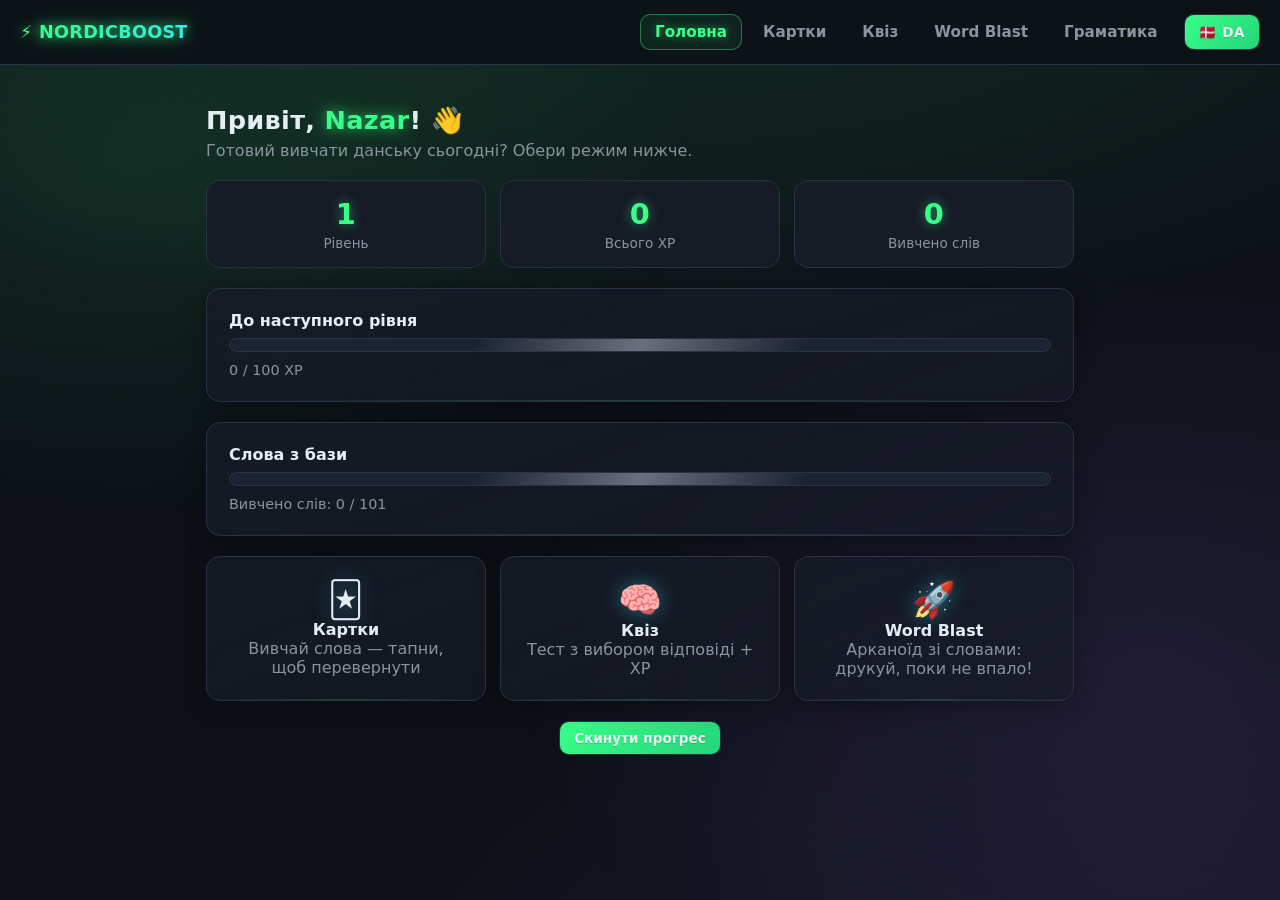
==== index.html @ d6170a17 "Add grammar reference page with sidebar menu: articles, definite form, plural, present -r, past tens" ====
<!DOCTYPE html>
<html lang="uk">
<head>
  <meta charset="UTF-8">
  <meta name="viewport" content="width=device-width, initial-scale=1.0">
  <title>NordicBoost — Головна</title>
  <link rel="stylesheet" href="style.css?v=4">
</head>
<body>

<nav class="nav">
  <span class="nav__brand">⚡ NORDICBOOST</span>
  <div class="nav__links">
    <a href="index.html" class="active" data-i18n="nav.home">Головна</a>
    <a href="flashcards.html" data-i18n="nav.cards">Картки</a>
    <a href="quiz.html" data-i18n="nav.quiz">Квіз</a>
    <a href="blast.html" data-i18n="nav.blast">Word Blast</a>
    <a href="grammar.html" data-i18n="nav.grammar">Граматика</a>
    <button class="btn btn--ghost btn--small" data-lang-toggle onclick="toggleLang()">🇩🇰 DA</button>
  </div>
</nav>

<main class="container">

  <!-- Привітання -->
  <h1 class="page-title"><span data-i18n="dash.hello">Привіт</span>, <span class="neon-name">Nazar</span>! 👋</h1>
  <p class="page-sub" data-i18n="dash.ready">Готовий вивчати данську сьогодні? Обери режим нижче.</p>

  <!-- Статистика -->
  <div class="stat-grid">
    <div class="stat">
      <div class="stat__value" id="statLevel">1</div>
      <div class="stat__label" data-i18n="dash.level">Рівень</div>
    </div>
    <div class="stat">
      <div class="stat__value" id="statXP">0</div>
      <div class="stat__label" data-i18n="dash.xp">Всього XP</div>
    </div>
    <div class="stat">
      <div class="stat__value" id="statLearned">0</div>
      <div class="stat__label" data-i18n="dash.learned">Вивчено слів</div>
    </div>
  </div>

  <!-- Прогрес-бар рівня -->
  <div class="card mb-2">
    <strong data-i18n="dash.nextlevel">До наступного рівня</strong>
    <div class="progress"><div class="progress__fill" id="xpBar"></div></div>
    <span class="progress-text" id="xpBarText">0 / 100 XP</span>
  </div>

  <!-- Прогрес-бар слів -->
  <div class="card mb-2">
    <strong data-i18n="dash.wordsdb">Слова з бази</strong>
    <div class="progress"><div class="progress__fill progress__fill--pink" id="wordsBar"></div></div>
    <span class="progress-text" id="wordsBarText">—</span>
  </div>

  <!-- Навігація до режимів -->
  <div class="stat-grid">
    <a class="card center mode-card" href="flashcards.html">
      <div class="mode-icon">🃏</div>
      <strong data-i18n="dash.cards_title">Картки</strong>
      <p class="muted" data-i18n="dash.cards_desc">Вивчай слова — тапни, щоб перевернути</p>
    </a>
    <a class="card center mode-card" href="quiz.html">
      <div class="mode-icon">🧠</div>
      <strong data-i18n="dash.quiz_title">Квіз</strong>
      <p class="muted" data-i18n="dash.quiz_desc">Тест з вибором відповіді + XP</p>
    </a>
    <a class="card center mode-card" href="blast.html">
      <div class="mode-icon">🚀</div>
      <strong data-i18n="dash.blast_title">Word Blast</strong>
      <p class="muted" data-i18n="dash.blast_desc">Арканоїд зі словами: друкуй, поки не впало!</p>
    </a>
  </div>

  <!-- Скидання прогресу -->
  <div class="center mt-2">
    <button class="btn btn--ghost btn--small" id="btnReset" data-i18n="dash.reset">Скинути прогрес</button>
  </div>

</main>

<script src="data.js?v=4"></script>
<script src="core.js?v=4"></script>
<script>
/* Оновлює всі числа/бари на дашборді на основі localStorage */
function refreshDashboard() {
  document.getElementById("statLevel").textContent   = getLevel();
  document.getElementById("statXP").textContent      = loadProgress().totalXP;
  document.getElementById("statLearned").textContent = getLearnedCount();

  const xpInLevel = getLevelProgress();
  document.getElementById("xpBar").style.width = (xpInLevel / CONFIG.XP_PER_LEVEL * 100) + "%";
  document.getElementById("xpBarText").textContent = xpInLevel + " / " + CONFIG.XP_PER_LEVEL + " XP";

  const learned = getLearnedCount();
  document.getElementById("wordsBar").style.width = (learned / TOTAL_WORDS * 100) + "%";
  document.getElementById("wordsBarText").textContent = t("dash.learnedwords") + learned + " / " + TOTAL_WORDS;
}

const t = key => I18N[getLang()][key];

document.getElementById("btnReset").addEventListener("click", () => {
  if (confirm(t("dash.reset_confirm"))) {
    resetProgress();
    refreshDashboard();
  }
});

applyI18n();
refreshDashboard();
</script>
</body>
</html>
---- style.css ----
/* =========================================================
   style.css — спільний стиль усього застосунку
   Тема: темний режим + неонові акценти, «геймерський» вигляд
   ========================================================= */

:root {
  /* Палітра — легко змінити під свій смак */
  --bg:        #0d1117;
  --bg-card:   #161b26;
  --bg-input:  #1c2333;
  --border:    #2a3245;
  --text:      #e6edf3;
  --text-dim:  #8b949e;

  --neon-green:  #39ff88;   /* основний акцент */
  --neon-cyan:   #35e6ff;
  --neon-pink:   #ff3ea5;
  --neon-purple: #a06bff;
  --neon-yellow: #ffd93d;

  --danger:    #ff4757;
  --success:   #39ff88;

  --radius:    14px;
  --font:      "Segoe UI", system-ui, -apple-system, Roboto, sans-serif;
}

* { margin: 0; padding: 0; box-sizing: border-box; }

body {
  font-family: var(--font);
  background: var(--bg);
  color: var(--text);
  min-height: 100vh;
  /* легке неонове «сяйво» зверху сторінки */
  background-image: radial-gradient(ellipse 80% 50% at 50% -10%, rgba(57,255,136,.12), transparent),
                    radial-gradient(ellipse 60% 40% at 90% 110%, rgba(160,107,255,.10), transparent);
}

a { color: var(--neon-cyan); text-decoration: none; }
button { font-family: inherit; }

.container { max-width: 900px; margin: 0 auto; padding: 16px; }

/* ---------------- НАВІГАЦІЯ ---------------- */
.nav {
  display: flex; flex-wrap: wrap; align-items: center; justify-content: space-between;
  gap: 8px;
  padding: 14px 20px;
  background: rgba(13,17,23,.9);
  border-bottom: 1px solid var(--border);
  position: sticky; top: 0; z-index: 50;
  backdrop-filter: blur(8px);
}
.nav__brand {
  font-weight: 800; font-size: 1.1rem; letter-spacing: .5px;
  color: var(--neon-green);
  text-shadow: 0 0 12px rgba(57,255,136,.6);
}
.nav__links { display: flex; flex-wrap: wrap; gap: 6px; }
.nav__links a {
  padding: 8px 14px; border-radius: 10px;
  color: var(--text-dim); font-weight: 600; font-size: .95rem;
  border: 1px solid transparent;
  transition: all .15s ease;
}
.nav__links a:hover { color: var(--text); border-color: var(--border); background: var(--bg-card); }
.nav__links a.active {
  color: var(--neon-green);
  border-color: rgba(57,255,136,.4);
  background: rgba(57,255,136,.08);
  text-shadow: 0 0 10px rgba(57,255,136,.5);
}

/* ---------------- КАРТКИ / ПАНЕЛІ ---------------- */
.card {
  background: var(--bg-card);
  border: 1px solid var(--border);
  border-radius: var(--radius);
  padding: 22px;
  box-shadow: 0 4px 24px rgba(0,0,0,.35);
}

/* ---------------- КНОПКИ ---------------- */
.btn {
  display: inline-block; cursor: pointer;
  padding: 12px 22px; border-radius: 12px;
  border: none; font-weight: 700; font-size: 1rem;
  color: #0d1117;
  background: var(--neon-green);
  box-shadow: 0 0 18px rgba(57,255,136,.45);
  transition: transform .1s ease, box-shadow .15s ease;
}
.btn:hover  { transform: translateY(-2px); box-shadow: 0 0 26px rgba(57,255,136,.7); }
.btn:active { transform: translateY(0); }

.btn--ghost {
  background: transparent; color: var(--text);
  border: 1px solid var(--border); box-shadow: none;
}
.btn--ghost:hover { border-color: var(--neon-cyan); color: var(--neon-cyan); box-shadow: 0 0 14px rgba(53,230,255,.25); }

.btn--danger { background: var(--danger); box-shadow: 0 0 18px rgba(255,71,87,.4); }

.btn--small { padding: 8px 14px; font-size: .85rem; border-radius: 10px; }

/* ---------------- ЗАГОЛОВКИ ---------------- */
.page-title { font-size: 1.6rem; margin: 24px 0 6px; }
.page-sub   { color: var(--text-dim); margin-bottom: 20px; }

/* ---------------- СТАТИСТИКА / HUD ---------------- */
.stat-grid { display: grid; grid-template-columns: repeat(auto-fit,minmax(160px,1fr)); gap: 14px; margin-bottom: 20px; }
.stat {
  background: var(--bg-card); border: 1px solid var(--border);
  border-radius: var(--radius); padding: 16px; text-align: center;
}
.stat__value { font-size: 1.8rem; font-weight: 800; color: var(--neon-green); text-shadow: 0 0 12px rgba(57,255,136,.5); }
.stat__label { color: var(--text-dim); font-size: .85rem; margin-top: 4px; }

/* ---------------- ПРОГРЕС-БАРИ ---------------- */
.progress { background: var(--bg-input); border-radius: 999px; height: 14px; overflow: hidden; margin: 8px 0; border: 1px solid var(--border); }
.progress__fill {
  height: 100%; width: 0%;
  background: linear-gradient(90deg, var(--neon-green), var(--neon-cyan));
  box-shadow: 0 0 12px rgba(57,255,136,.6);
  border-radius: 999px;
  transition: width .4s ease;
}
.progress__fill--pink { background: linear-gradient(90deg, var(--neon-pink), var(--neon-purple)); box-shadow: 0 0 12px rgba(255,62,165,.6); }

.progress-text { color: var(--text-dim); font-size: .9rem; }

/* ---------------- МОДАЛЬНІ ПОВІДОМЛЕННЯ (результати гри) ---------------- */
.modal-overlay {
  position: fixed; inset: 0; z-index: 100;
  background: rgba(0,0,0,.7); backdrop-filter: blur(4px);
  display: none; align-items: center; justify-content: center; padding: 16px;
}
.modal-overlay.open { display: flex; }
.modal {
  background: var(--bg-card); border: 1px solid var(--border);
  border-radius: var(--radius); padding: 30px; text-align: center;
  max-width: 420px; width: 100%;
  box-shadow: 0 0 40px rgba(57,255,136,.2);
}
.modal h2 { margin-bottom: 10px; }

/* ---------------- FLASHCARDS ---------------- */
.flashcard {
  perspective: 1200px; cursor: pointer;
  height: 260px; max-width: 480px; margin: 20px auto;
}
.flashcard__inner {
  position: relative; width: 100%; height: 100%;
  transform-style: preserve-3d;
  transition: transform .5s ease;
}
.flashcard.flipped .flashcard__inner { transform: rotateY(180deg); }
.flashcard__face {
  position: absolute; inset: 0;
  display: flex; flex-direction: column; align-items: center; justify-content: center;
  gap: 14px; padding: 20px; text-align: center;
  border-radius: var(--radius);
  backface-visibility: hidden;
  -webkit-backface-visibility: hidden;
}
.flashcard__face--front {
  background: var(--bg-card); border: 1px solid var(--neon-cyan);
  box-shadow: 0 0 24px rgba(53,230,255,.25);
}
.flashcard__face--back {
  background: var(--bg-card); border: 1px solid var(--neon-pink);
  box-shadow: 0 0 24px rgba(255,62,165,.25);
  transform: rotateY(180deg);
}
.flashcard__word { font-size: 2rem; font-weight: 800; }
.flashcard__hint { color: var(--text-dim); font-size: .85rem; }
.flashcard__mastery { font-size: .8rem; color: var(--neon-yellow); }

.flash-controls { display: flex; flex-wrap: wrap; gap: 10px; justify-content: center; margin-top: 18px; }

/* ---------------- КВІЗ ---------------- */
.quiz-options { display: grid; gap: 12px; margin-top: 20px; }
.quiz-option {
  padding: 16px; border-radius: 12px; cursor: pointer;
  background: var(--bg-input); border: 1px solid var(--border);
  color: var(--text); font-size: 1.05rem; font-weight: 600;
  text-align: left; transition: all .15s ease;
}
.quiz-option:hover:not(:disabled) { border-color: var(--neon-cyan); box-shadow: 0 0 12px rgba(53,230,255,.3); }
.quiz-option.correct { border-color: var(--success); background: rgba(57,255,136,.12); box-shadow: 0 0 14px rgba(57,255,136,.4); }
.quiz-option.wrong   { border-color: var(--danger);  background: rgba(255,71,87,.12); }

.quiz-feedback { margin-top: 14px; font-weight: 700; min-height: 1.4em; }
.quiz-feedback.ok  { color: var(--success); text-shadow: 0 0 10px rgba(57,255,136,.5); }
.quiz-feedback.bad { color: var(--danger); }

/* ---------------- BLAST (гра) ---------------- */
.blast-wrap { position: relative; }
#blastCanvas {
  display: block; width: 100%; height: 440px;
  background: #070a10;
  border: 1px solid var(--border);
  border-radius: var(--radius);
  box-shadow: 0 0 24px rgba(53,230,255,.15) inset;
}
.blast-hud {
  display: flex; flex-wrap: wrap; gap: 10px; justify-content: space-between;
  align-items: center; margin-bottom: 12px;
}
.blast-hud .pill {
  background: var(--bg-card); border: 1px solid var(--border);
  padding: 8px 16px; border-radius: 999px; font-weight: 700;
}
#blastInput {
  width: 100%; margin-top: 12px;
  padding: 14px 18px; font-size: 1.1rem;
  background: var(--bg-input); color: var(--text);
  border: 1px solid var(--border); border-radius: 12px; outline: none;
}
#blastInput:focus { border-color: var(--neon-green); box-shadow: 0 0 14px rgba(57,255,136,.3); }

/* ---------------- РІЗНЕ ---------------- */
.muted { color: var(--text-dim); }
.center { text-align: center; }
.mt-1 { margin-top: 10px; } .mt-2 { margin-top: 20px; }
.mb-2 { margin-bottom: 20px; }

/* ---------------- АДАПТИВНІСТЬ ---------------- */
@media (max-width: 600px) {
  .nav { padding: 10px 12px; }
  .nav__links a { padding: 6px 10px; font-size: .85rem; }
  .flashcard { height: 220px; }
  .flashcard__word { font-size: 1.5rem; }
  #blastCanvas { height: 340px; }
}

/* =========================================================
   ДИЗАЙН-ОБНОВЛЕННЯ (v2)
   ========================================================= */

/* Анимована «аврора» на тлі — два м'які неонові сяйва, що повільно дрейфують */
body::before {
  content: "";
  position: fixed;
  inset: -30%;
  z-index: -1;
  pointer-events: none;
  background:
    radial-gradient(ellipse 40% 35% at 25% 30%, rgba(57,255,136,.10), transparent 70%),
    radial-gradient(ellipse 45% 40% at 75% 65%, rgba(160,107,255,.12), transparent 70%);
  animation: aurora 18s ease-in-out infinite alternate;
}
@keyframes aurora {
  0%   { transform: translate(0, 0) scale(1); }
  50%  { transform: translate(4%, -3%) scale(1.08); }
  100% { transform: translate(-3%, 4%) scale(1.04); }
}
@media (prefers-reduced-motion: reduce) {
  body::before { animation: none; }
}

/* Скляні картки: напівпрозорі, з неоновою підсвіткою знизу */
.card {
  background: linear-gradient(160deg, rgba(22,27,38,.85), rgba(22,27,38,.65));
  backdrop-filter: blur(6px);
  position: relative;
  overflow: hidden;
}
.card::after {
  content: "";
  position: absolute; left: 0; right: 0; bottom: 0; height: 1px;
  background: linear-gradient(90deg, transparent, rgba(57,255,136,.35), transparent);
  opacity: .6;
}

/* Ім'я на дашборді — неонова підсвітка */
.neon-name {
  color: var(--neon-green);
  text-shadow: 0 0 14px rgba(57,255,136,.7), 0 0 40px rgba(57,255,136,.3);
}

/* Картки режимів на дашборді: іконка + підйом при наведенні */
.mode-card {
  transition: transform .18s ease, border-color .18s ease, box-shadow .18s ease;
  text-decoration: none;
  color: var(--text);
}
.mode-card:hover {
  transform: translateY(-4px);
  border-color: rgba(57,255,136,.45);
  box-shadow: 0 8px 30px rgba(57,255,136,.15), 0 4px 24px rgba(0,0,0,.35);
}
.mode-icon {
  font-size: 2.2rem;
  filter: drop-shadow(0 0 10px rgba(53,230,255,.4));
}

/* Питання квізу — акцентний */
.question-word {
  font-size: 1.8rem;
  color: var(--neon-yellow);
  text-shadow: 0 0 14px rgba(255,217,61,.35);
  margin-bottom: 6px;
}

/* Великі кнопки «Знаю» / «Не знаю» (Tinder-стиль) */
.btn--big {
  padding: 16px 34px;
  font-size: 1.15rem;
  border-radius: 16px;
}
.btn--danger {
  background: var(--danger);
  box-shadow: 0 0 18px rgba(255,71,87,.45);
}
.btn--danger:hover { box-shadow: 0 0 30px rgba(255,71,87,.75); }

/* Пілюлі-рахівники (лічильник карток, HUD гри) */
.pill {
  background: var(--bg-card);
  border: 1px solid var(--border);
  padding: 8px 16px;
  border-radius: 999px;
  font-weight: 700;
}

/* Статистика з легким «диханням» неону */
.stat__value {
  animation: breathe 3s ease-in-out infinite alternate;
}
@keyframes breathe {
  from { text-shadow: 0 0 8px rgba(57,255,136,.35); }
  to   { text-shadow: 0 0 18px rgba(57,255,136,.65); }
}
@media (prefers-reduced-motion: reduce) {
  .stat__value { animation: none; }
}

/* Кнопка перемикання мови в навбарі */
.nav [data-lang-toggle] {
  margin-left: 6px;
  font-weight: 800;
  letter-spacing: .5px;
}

/* Адаптив: великі кнопки оцінки не розлазяться на мобільному */
@media (max-width: 600px) {
  .btn--big { padding: 14px 22px; font-size: 1rem; flex: 1; }
  .flash-controls { gap: 8px; }
}

/* =========================================================
   UI-POLISH v3 — typography, toasts, floating XP, details
   ========================================================= */

.page-title, .nav__brand, .stat__value, .flashcard__word, .question-word, .modal h2 {
  font-family: "Bahnschrift", "Segoe UI Semibold", "Segoe UI", system-ui, sans-serif;
  letter-spacing: .3px;
}

.nav__brand {
  background: linear-gradient(90deg, var(--neon-green), var(--neon-cyan));
  -webkit-background-clip: text;
  background-clip: text;
  color: transparent;
  filter: drop-shadow(0 0 8px rgba(57,255,136,.35));
}

/* ===================== TOAST ===================== */
.toast {
  position: fixed;
  left: 50%;
  bottom: 28px;
  transform: translateX(-50%) translateY(16px);
  background: rgba(22,27,38,.95);
  border: 1px solid rgba(57,255,136,.5);
  color: var(--text);
  padding: 12px 22px;
  border-radius: 12px;
  font-weight: 700;
  font-size: .95rem;
  box-shadow: 0 0 24px rgba(57,255,136,.25), 0 8px 24px rgba(0,0,0,.4);
  opacity: 0;
  transition: opacity .3s ease, transform .3s ease;
  z-index: 200;
  pointer-events: none;
  max-width: 90vw;
  text-align: center;
}
.toast--show {
  opacity: 1;
  transform: translateX(-50%) translateY(0);
}
.toast--error {
  border-color: rgba(255,71,87,.5);
  box-shadow: 0 0 24px rgba(255,71,87,.25), 0 8px 24px rgba(0,0,0,.4);
}

/* ===================== FLOATING XP ===================== */
.xp-float {
  position: fixed;
  color: var(--neon-green);
  font-weight: 900;
  font-size: 1.25rem;
  text-shadow: 0 0 12px rgba(57,255,136,.7);
  pointer-events: none;
  z-index: 150;
  animation: xpFloat 1.1s ease-out forwards;
  transform: translate(-50%, 0);
}
@keyframes xpFloat {
  0%   { opacity: 0; transform: translate(-50%, 8px) scale(.8); }
  15%  { opacity: 1; transform: translate(-50%, 0) scale(1.1); }
  100% { opacity: 0; transform: translate(-50%, -52px) scale(1); }
}
@media (prefers-reduced-motion: reduce) {
  .xp-float { animation-duration: .4s; }
}

/* ===================== BUTTONS ===================== */
.btn {
  background: linear-gradient(135deg, #39ff88, #24d47a);
  text-shadow: 0 1px 0 rgba(0,0,0,.15);
}
.btn:active { transform: translateY(1px) scale(.98); }

/* ===================== MODE CARDS: icon tilt ===================== */
.mode-card { will-change: transform; }
.mode-icon { transition: transform .22s ease; }
.mode-card:hover .mode-icon {
  transform: scale(1.18) rotate(-4deg);
}

/* ===================== FLASHCARD springy flip ===================== */
.flashcard__inner { transition: transform .55s cubic-bezier(.34,1.4,.44,1); }

/* ===================== QUIZ OPTIONS: number badge ===================== */
.quiz-option {
  position: relative;
  padding-left: 56px;
  overflow: hidden;
  transition: all .15s ease;
}
.quiz-option::before {
  content: attr(data-n);
  position: absolute;
  left: 0; top: 0; bottom: 0;
  width: 42px;
  display: flex; align-items: center; justify-content: center;
  font-weight: 800;
  color: var(--text-dim);
  background: rgba(255,255,255,.04);
  border-right: 1px solid var(--border);
}
.quiz-option:hover:not(:disabled) { transform: translateX(4px); }

/* ===================== PROGRESS BARS: shimmer ===================== */
.progress { position: relative; }
.progress__fill::after {
  content: "";
  position: absolute; inset: 0;
  background: linear-gradient(110deg, transparent 30%, rgba(255,255,255,.35) 50%, transparent 70%);
  animation: shimmer 2.4s linear infinite;
}
@keyframes shimmer {
  from { transform: translateX(-100%); }
  to   { transform: translateX(100%); }
}
@media (prefers-reduced-motion: reduce) {
  .progress__fill::after { animation: none; }
}

/* ===================== MODAL pop ===================== */
.modal-overlay.open .modal {
  animation: modalPop .35s cubic-bezier(.34,1.5,.5,1);
}
@keyframes modalPop {
  from { transform: scale(.85); opacity: 0; }
  to   { transform: scale(1); opacity: 1; }
}

/* ===================== SCROLLBAR (WebKit) ===================== */
::-webkit-scrollbar { width: 10px; }
::-webkit-scrollbar-track { background: var(--bg); }
::-webkit-scrollbar-thumb {
  background: var(--bg-input);
  border-radius: 999px;
  border: 2px solid var(--bg);
}
::-webkit-scrollbar-thumb:hover { background: #2a3245; }

/* =========================================================
   GRAMMAR SIDE — бічне меню + контент
   ========================================================= */
.grammar-layout {
  display: grid;
  grid-template-columns: 240px 1fr;
  gap: 22px;
  align-items: start;
}

/* Бічне меню: липке, з власним скролом */
.grammar-side__inner {
  position: sticky;
  top: 80px;
  display: flex;
  flex-direction: column;
  gap: 4px;
  background: var(--bg-card);
  border: 1px solid var(--border);
  border-radius: var(--radius);
  padding: 12px;
  max-height: calc(100vh - 110px);
  overflow-y: auto;
}
.grammar-link {
  padding: 9px 12px;
  border-radius: 10px;
  color: var(--text-dim);
  font-size: .92rem;
  font-weight: 600;
  transition: all .15s ease;
}
.grammar-link:hover { color: var(--text); background: var(--bg-input); }
.grammar-link--active {
  color: var(--neon-green);
  background: rgba(57,255,136,.08);
  border-left: 3px solid var(--neon-green);
  text-shadow: 0 0 8px rgba(57,255,136,.4);
}

/* Секції граматики */
.grammar-section { margin-bottom: 18px; scroll-margin-top: 80px; }
.grammar-section h2 {
  font-size: 1.25rem;
  margin-bottom: 10px;
  color: var(--neon-cyan);
  text-shadow: 0 0 10px rgba(53,230,255,.3);
}
.grammar-section p { margin-bottom: 10px; line-height: 1.6; }

/* Таблиці прикладів */
.gram-table {
  width: 100%;
  border-collapse: collapse;
  margin: 12px 0;
  font-size: .95rem;
}
.gram-table th {
  text-align: left;
  color: var(--text-dim);
  font-size: .8rem;
  text-transform: uppercase;
  letter-spacing: .5px;
  padding: 8px 10px;
  border-bottom: 1px solid var(--border);
}
.gram-table td {
  padding: 9px 10px;
  border-bottom: 1px solid rgba(42,50,69,.5);
}
.gram-table tr:last-child td { border-bottom: none; }
.gram-table tr:hover td { background: rgba(53,230,255,.04); }

/* Мобільний: меню стає горизонтальною смугою зверху */
@media (max-width: 800px) {
  .grammar-layout { grid-template-columns: 1fr; }
  .grammar-side__inner {
    position: static;
    flex-direction: row;
    flex-wrap: wrap;
    max-height: none;
    overflow-x: auto;
  }
  .grammar-link { white-space: nowrap; font-size: .85rem; padding: 7px 10px; }
}
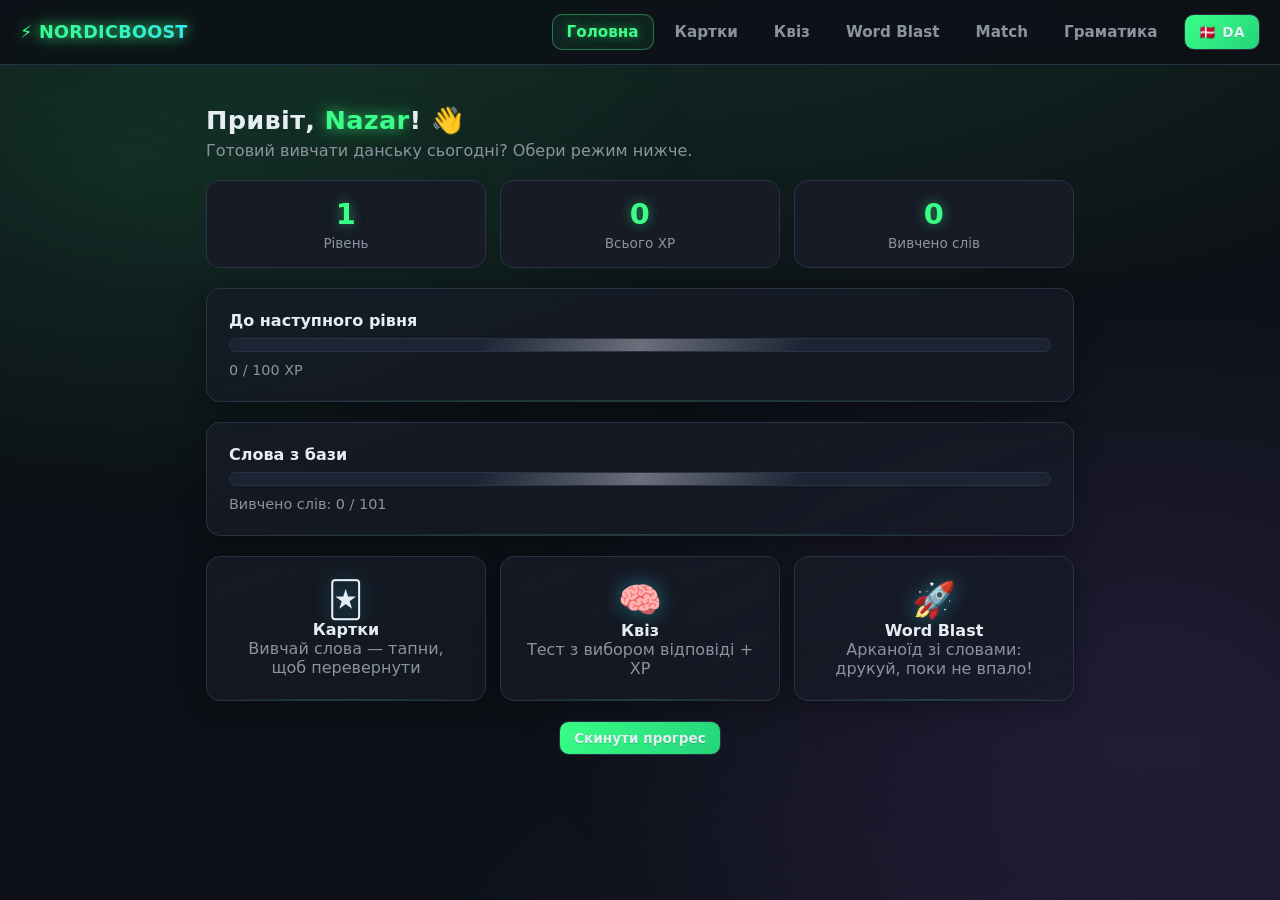
==== commit 0d520420: "Add Match pairs game: da+uk tile matching, 6 levels with decreasing time, bonus seconds, XP/mastery " ====
--- a/index.html
+++ b/index.html
@@ -4,7 +4,7 @@
   <meta charset="UTF-8">
   <meta name="viewport" content="width=device-width, initial-scale=1.0">
   <title>NordicBoost — Головна</title>
-  <link rel="stylesheet" href="style.css?v=4">
+  <link rel="stylesheet" href="style.css?v=6">
 </head>
 <body>
 
@@ -15,6 +15,7 @@
     <a href="flashcards.html" data-i18n="nav.cards">Картки</a>
     <a href="quiz.html" data-i18n="nav.quiz">Квіз</a>
     <a href="blast.html" data-i18n="nav.blast">Word Blast</a>
+    <a href="match.html" data-i18n="nav.match">Match</a>
     <a href="grammar.html" data-i18n="nav.grammar">Граматика</a>
     <button class="btn btn--ghost btn--small" data-lang-toggle onclick="toggleLang()">🇩🇰 DA</button>
   </div>
@@ -82,8 +83,8 @@
 
 </main>
 
-<script src="data.js?v=4"></script>
-<script src="core.js?v=4"></script>
+<script src="data.js?v=6"></script>
+<script src="core.js?v=6"></script>
 <script>
 /* Оновлює всі числа/бари на дашборді на основі localStorage */
 function refreshDashboard() {
--- a/style.css
+++ b/style.css
@@ -575,3 +575,61 @@
   }
   .grammar-link { white-space: nowrap; font-size: .85rem; padding: 7px 10px; }
 }
+
+/* =========================================================
+   MATCH — сітка плиток
+   ========================================================= */
+.match-grid {
+  display: grid;
+  grid-template-columns: repeat(auto-fill, minmax(150px, 1fr));
+  gap: 12px;
+  margin-top: 16px;
+  min-height: 200px;
+}
+.match-tile {
+  padding: 18px 12px;
+  border-radius: 12px;
+  background: var(--bg-card);
+  border: 1px solid var(--border);
+  color: var(--text);
+  font-size: 1rem;
+  font-weight: 700;
+  cursor: pointer;
+  transition: all .15s ease;
+  min-height: 76px;
+  text-align: center;
+}
+.match-tile:hover:not(.matched) {
+  border-color: var(--neon-cyan);
+  box-shadow: 0 0 12px rgba(53,230,255,.3);
+  transform: translateY(-2px);
+}
+.match-tile.selected {
+  border-color: var(--neon-green);
+  background: rgba(57,255,136,.10);
+  box-shadow: 0 0 16px rgba(57,255,136,.4);
+}
+.match-tile.wrong {
+  animation: tileShake .4s ease;
+  border-color: var(--danger);
+  background: rgba(255,71,87,.12);
+}
+.match-tile.matched {
+  border-color: rgba(57,255,136,.35);
+  background: rgba(57,255,136,.05);
+  color: var(--text-dim);
+  opacity: .35;
+  pointer-events: none;
+  transform: scale(.92);
+  transition: all .3s ease;
+}
+@keyframes tileShake {
+  0%, 100% { transform: translateX(0); }
+  25% { transform: translateX(-6px); }
+  75% { transform: translateX(6px); }
+}
+
+@media (max-width: 600px) {
+  .match-grid { grid-template-columns: repeat(auto-fill, minmax(110px, 1fr)); gap: 8px; }
+  .match-tile { min-height: 64px; font-size: .85rem; padding: 12px 8px; }
+}
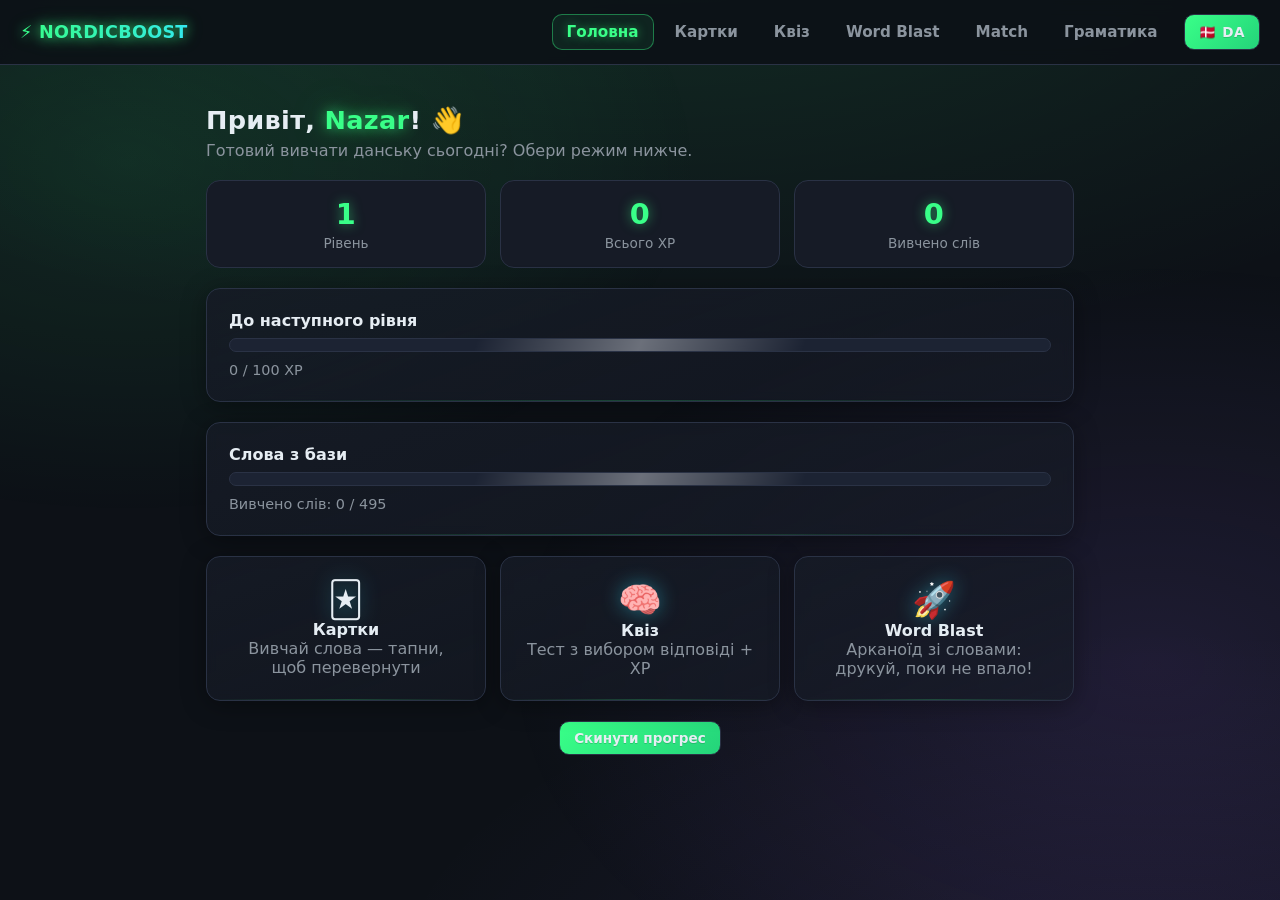
==== commit 0941f135: "Add word pack system: 495 words in 15 themed packs with pack selector on all game pages Co-authored-" ====
--- a/index.html
+++ b/index.html
@@ -4,7 +4,7 @@
   <meta charset="UTF-8">
   <meta name="viewport" content="width=device-width, initial-scale=1.0">
   <title>NordicBoost — Головна</title>
-  <link rel="stylesheet" href="style.css?v=6">
+  <link rel="stylesheet" href="style.css?v=7">
 </head>
 <body>
 
@@ -83,8 +83,8 @@
 
 </main>
 
-<script src="data.js?v=6"></script>
-<script src="core.js?v=6"></script>
+<script src="data.js?v=7"></script>
+<script src="core.js?v=7"></script>
 <script>
 /* Оновлює всі числа/бари на дашборді на основі localStorage */
 function refreshDashboard() {
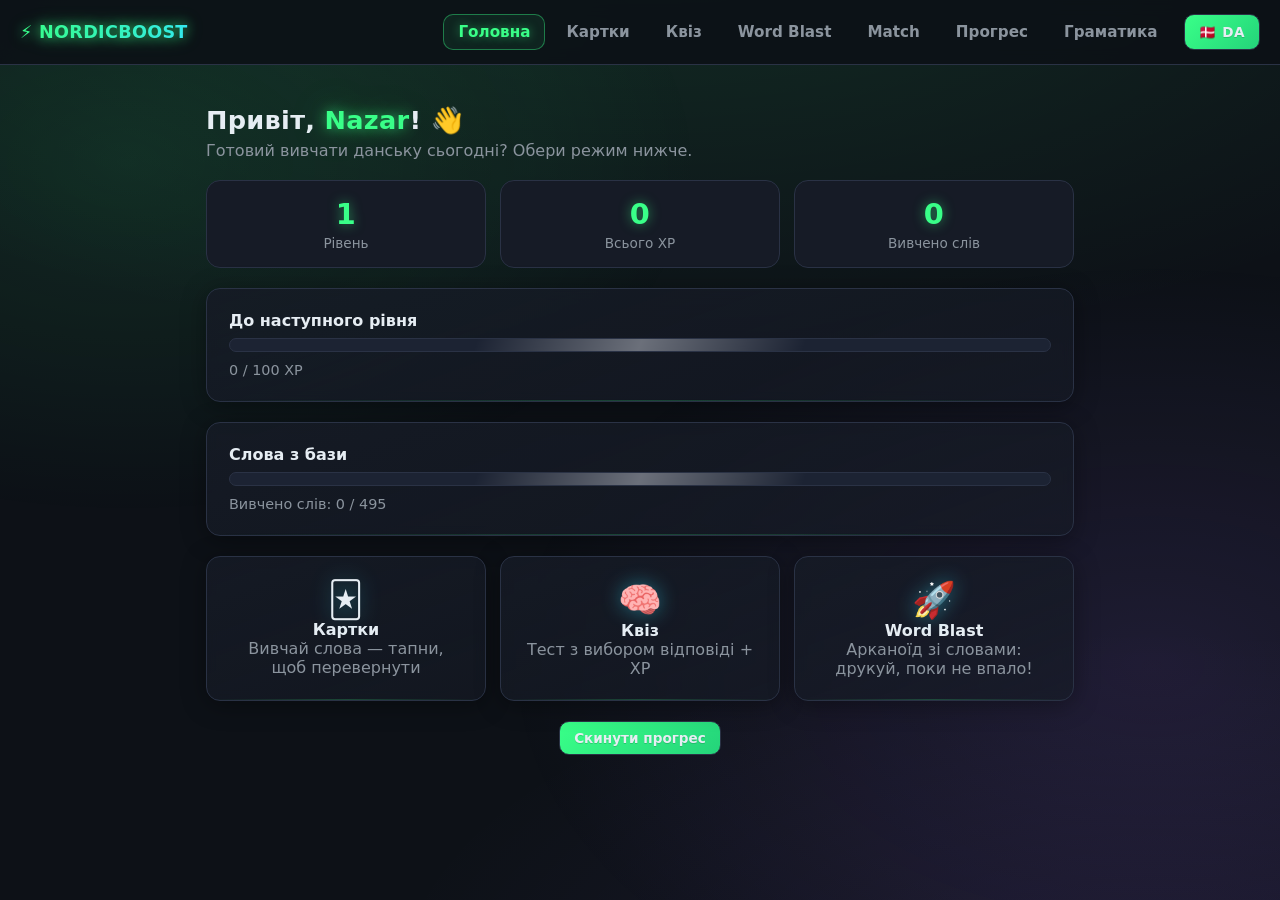
==== commit 64e6b735: "Add progress-by-category stats page; allow Know/Don't know rating without flipping card Co-authored-" ====
--- a/index.html
+++ b/index.html
@@ -4,7 +4,7 @@
   <meta charset="UTF-8">
   <meta name="viewport" content="width=device-width, initial-scale=1.0">
   <title>NordicBoost — Головна</title>
-  <link rel="stylesheet" href="style.css?v=7">
+  <link rel="stylesheet" href="style.css?v=8">
 </head>
 <body>
 
@@ -16,6 +16,7 @@
     <a href="quiz.html" data-i18n="nav.quiz">Квіз</a>
     <a href="blast.html" data-i18n="nav.blast">Word Blast</a>
     <a href="match.html" data-i18n="nav.match">Match</a>
+    <a href="stats.html" data-i18n="nav.stats">Прогрес</a>
     <a href="grammar.html" data-i18n="nav.grammar">Граматика</a>
     <button class="btn btn--ghost btn--small" data-lang-toggle onclick="toggleLang()">🇩🇰 DA</button>
   </div>
@@ -83,8 +84,8 @@
 
 </main>
 
-<script src="data.js?v=7"></script>
-<script src="core.js?v=7"></script>
+<script src="data.js?v=8"></script>
+<script src="core.js?v=8"></script>
 <script>
 /* Оновлює всі числа/бари на дашборді на основі localStorage */
 function refreshDashboard() {
--- a/style.css
+++ b/style.css
@@ -633,3 +633,35 @@
   .match-grid { grid-template-columns: repeat(auto-fill, minmax(110px, 1fr)); gap: 8px; }
   .match-tile { min-height: 64px; font-size: .85rem; padding: 12px 8px; }
 }
+
+/* ===== Сторінка прогресу (stats.html) ===== */
+.stats-row {
+  display: grid;
+  grid-template-columns: 1.2fr 0.5fr 1.3fr;
+  gap: 12px;
+  align-items: center;
+  padding: 12px 4px;
+  border-bottom: 1px solid var(--border, rgba(255,255,255,.08));
+}
+.stats-row--head {
+  font-size: .75rem;
+  text-transform: uppercase;
+  letter-spacing: .06em;
+  opacity: .6;
+  border-bottom: 1px solid var(--border, rgba(255,255,255,.15));
+}
+.stats-row:last-child { border-bottom: none; }
+.stats-row__name { font-weight: 600; }
+.stats-row__count { font-variant-numeric: tabular-nums; opacity: .85; white-space: nowrap; }
+.stats-row__bar { display: flex; align-items: center; gap: 10px; }
+.stats-row__bar .progress { flex: 1; }
+.stats-row__bar .pill { flex-shrink: 0; }
+
+.pill--ok   { background: rgba(57,255,136,.15);  color: #39ff88; border: 1px solid rgba(57,255,136,.4); }
+.pill--warn { background: rgba(255,77,109,.12);  color: #ff9db1; border: 1px solid rgba(255,77,109,.4); }
+
+@media (max-width: 640px) {
+  .stats-row { grid-template-columns: 1fr 1fr; grid-template-rows: auto auto; }
+  .stats-row--head { display: none; }
+  .stats-row__bar { grid-column: 1 / -1; }
+}
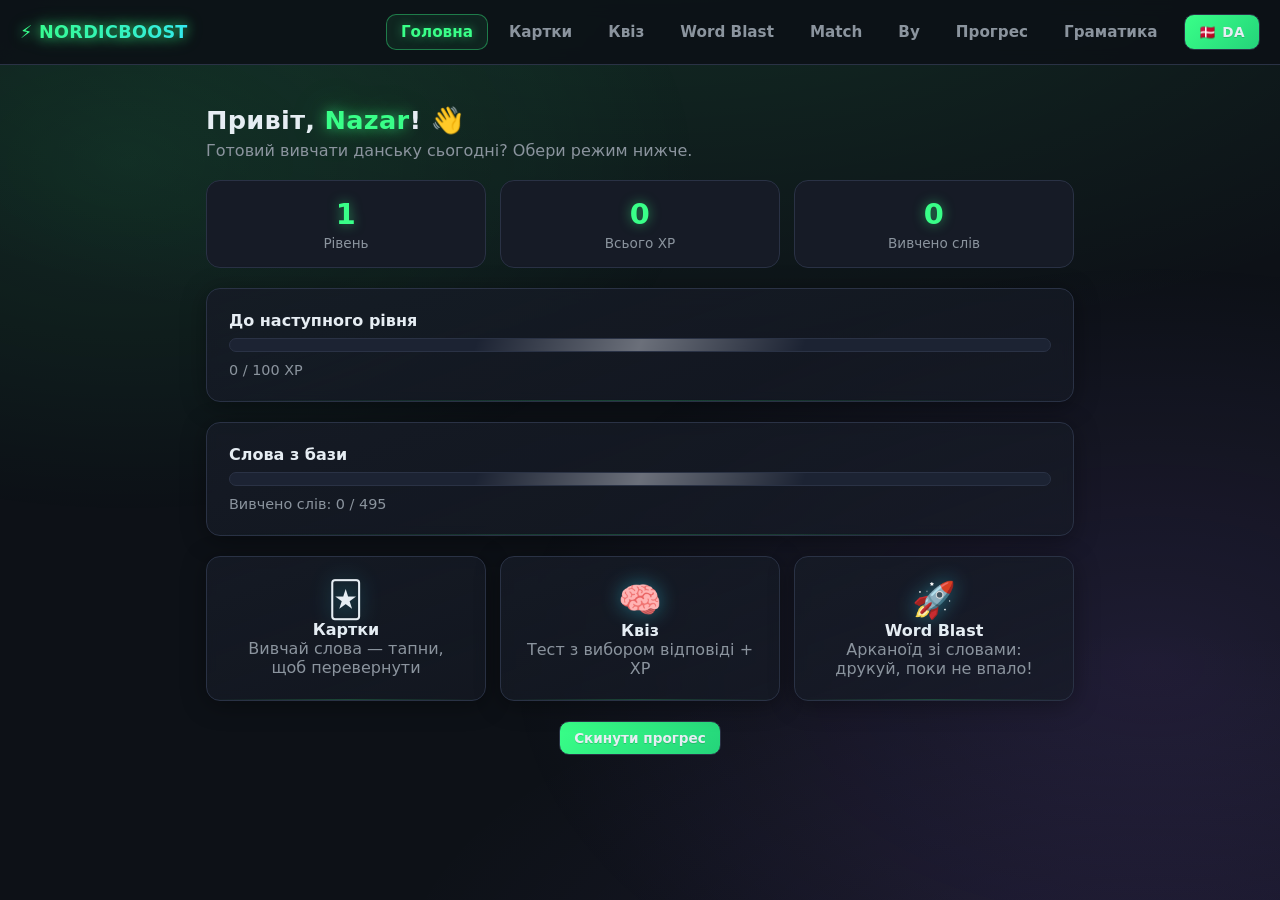
==== commit 1e103173: "Add isometric city-builder game: coins minted from XP, 16 buildings with upgrades, level-gated unloc" ====
--- a/index.html
+++ b/index.html
@@ -4,7 +4,7 @@
   <meta charset="UTF-8">
   <meta name="viewport" content="width=device-width, initial-scale=1.0">
   <title>NordicBoost — Головна</title>
-  <link rel="stylesheet" href="style.css?v=8">
+  <link rel="stylesheet" href="style.css?v=9">
 </head>
 <body>
 
@@ -16,6 +16,7 @@
     <a href="quiz.html" data-i18n="nav.quiz">Квіз</a>
     <a href="blast.html" data-i18n="nav.blast">Word Blast</a>
     <a href="match.html" data-i18n="nav.match">Match</a>
+    <a href="city.html" data-i18n="nav.city">By</a>
     <a href="stats.html" data-i18n="nav.stats">Прогрес</a>
     <a href="grammar.html" data-i18n="nav.grammar">Граматика</a>
     <button class="btn btn--ghost btn--small" data-lang-toggle onclick="toggleLang()">🇩🇰 DA</button>
@@ -84,8 +85,8 @@
 
 </main>
 
-<script src="data.js?v=8"></script>
-<script src="core.js?v=8"></script>
+<script src="data.js?v=9"></script>
+<script src="core.js?v=9"></script>
 <script>
 /* Оновлює всі числа/бари на дашборді на основі localStorage */
 function refreshDashboard() {
--- a/style.css
+++ b/style.css
@@ -665,3 +665,32 @@
   .stats-row--head { display: none; }
   .stats-row__bar { grid-column: 1 / -1; }
 }
+
+/* ===== 🏙️ By-spillet (city.html) ===== */
+.city-hud {
+  display: flex; gap: 10px; flex-wrap: wrap; justify-content: center;
+  margin: 14px 0 6px;
+}
+.city-canvas-wrap { padding: 8px; }
+#cityCanvas {
+  width: 100%; height: auto; display: block; border-radius: 12px;
+  cursor: pointer; background: #0d1424;
+}
+.city-modal { max-width: 640px; width: 92vw; max-height: 86vh; overflow-y: auto; }
+.city-tabs { display: flex; gap: 8px; flex-wrap: wrap; margin: 12px 0; }
+.city-catalog { display: grid; grid-template-columns: repeat(auto-fill, minmax(220px, 1fr)); gap: 10px; }
+.city-item {
+  display: flex; gap: 10px; align-items: center;
+  background: var(--bg-input, rgba(255,255,255,.05));
+  border: 1px solid var(--border, rgba(255,255,255,.12));
+  border-radius: 12px; padding: 10px; cursor: pointer;
+  transition: transform .15s ease, border-color .15s ease;
+}
+.city-item:hover { transform: translateY(-2px); border-color: var(--neon-green, #39ff88); }
+.city-item--locked { opacity: .45; cursor: not-allowed; }
+.city-item--locked:hover { transform: none; border-color: var(--border, rgba(255,255,255,.12)); }
+.city-item__icon { font-size: 1.8rem; }
+.city-item__body { display: flex; flex-direction: column; gap: 2px; }
+.city-item__price { font-weight: 700; color: #ffd76e; }
+.city-item__price--poor { color: #ff9db1; }
+.city-item__price--locked { color: #ff9db1; font-size: .8rem; }
